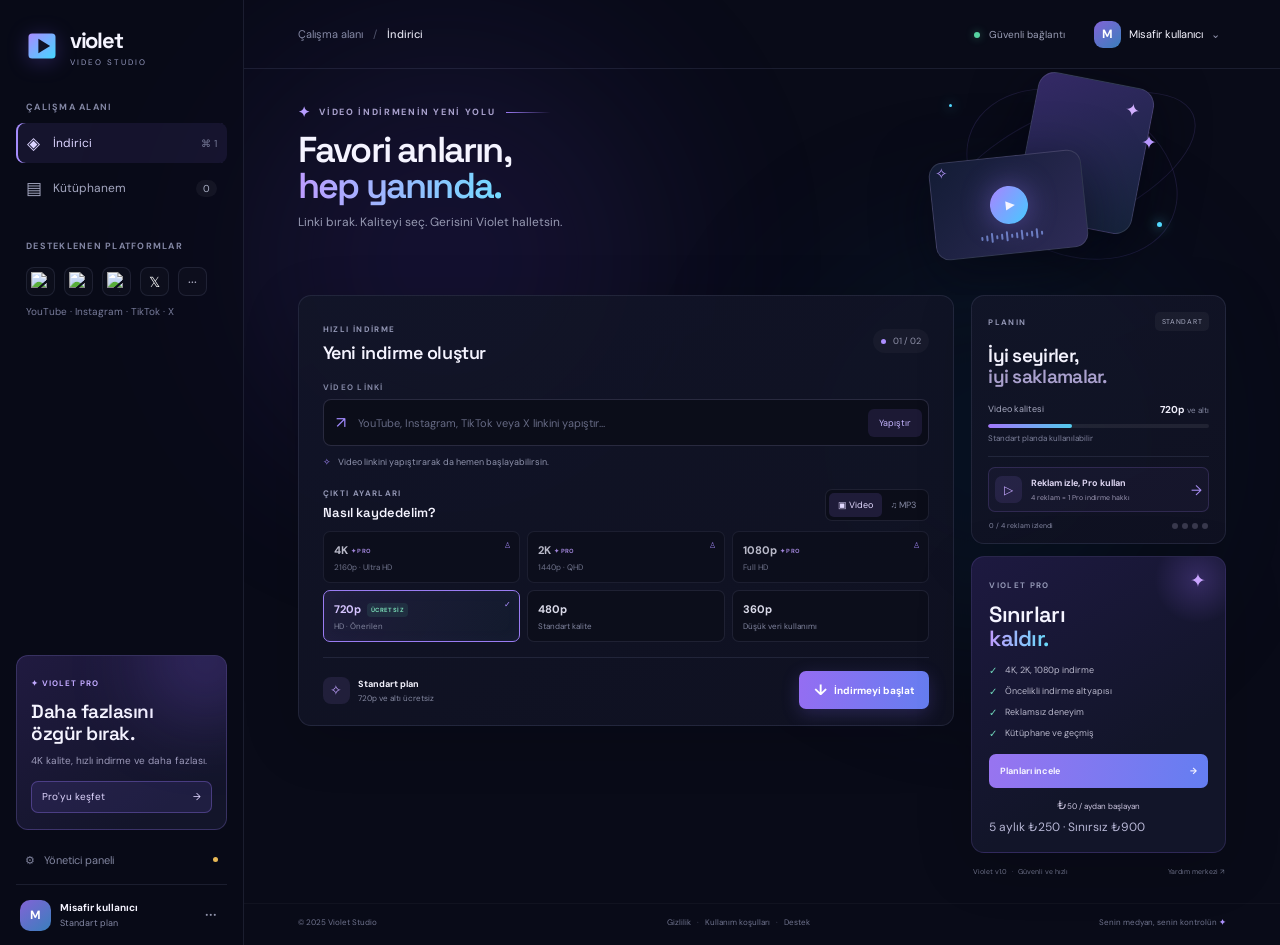
==== VioletStudio.Web/wwwroot/index.html @ 8b65ba31 "Proje dosyası ekle." ====
<!doctype html>
<html lang="tr">
<head>
  <meta charset="utf-8"><meta name="viewport" content="width=device-width,initial-scale=1">
  <meta name="theme-color" content="#090b18"><title>Violet — Video Studio</title>
  <link rel="preconnect" href="https://fonts.googleapis.com"><link rel="preconnect" href="https://fonts.gstatic.com" crossorigin>
  <link href="https://fonts.googleapis.com/css2?family=DM+Sans:wght@400;500;600;700&family=Space+Grotesk:wght@400;500;600;700&display=swap" rel="stylesheet"><link rel="stylesheet" href="styles.css">
</head>
<body>
  <div class="ambient ambient-a"></div><div class="ambient ambient-b"></div>
  <div class="app-shell">
    <aside class="sidebar">
      <a class="brand" href="#"><span class="brand-mark"><svg viewBox="0 0 40 40"><defs><linearGradient id="g" x1="0" y1="0" x2="1" y2="1"><stop stop-color="#a88bff"/><stop offset="1" stop-color="#44d7ff"/></linearGradient></defs><path d="M9 6h22a4 4 0 0 1 4 4v20a4 4 0 0 1-4 4H9a4 4 0 0 1-4-4V10a4 4 0 0 1 4-4Z" fill="url(#g)"/><path d="m16 12 13 8-13 8V12Z" fill="#101226"/></svg></span><span class="brand-copy"><b>violet</b><small>VIDEO STUDIO</small></span></a>
      <div class="side-label">ÇALIŞMA ALANI</div>
      <nav class="nav"><button class="nav-item active" data-tab="studio"><span>◈</span> İndirici <kbd>⌘ 1</kbd></button><button class="nav-item" data-tab="library"><span>▤</span> Kütüphanem <i class="nav-count" id="libraryCount">0</i></button></nav>
      <div class="side-label sources-label">DESTEKLENEN PLATFORMLAR</div>
      <div class="platforms"><span class="platform yt" title="YouTube"><img src="/assets/youtube.png" alt="YouTube"></span><span class="platform ig" title="Instagram"><img src="/assets/instagram.png" alt="Instagram"></span><span class="platform tt" title="TikTok"><img src="/assets/tiktok.png" alt="TikTok"></span><span class="platform xx" title="X">𝕏</span><span class="platform more">···</span></div><p class="platform-note">YouTube · Instagram · TikTok · X</p>
      <div class="sidebar-spacer"></div>
      <div class="upgrade-card"><div class="upgrade-glow"></div><span class="pro-tag">✦ VIOLET PRO</span><h3>Daha fazlasını<br>özgür bırak.</h3><p>4K kalite, hızlı indirme ve daha fazlası.</p><button id="upgradeButton" class="upgrade-button">Pro'yu keşfet <span>→</span></button></div>
      <button id="adminButton" class="admin-link"><span>⚙</span> Yönetici paneli <span class="demo-dot"></span></button>
      <div class="profile"><div class="avatar">M</div><span><b>Misafir kullanıcı</b><small>Standart plan</small></span><button class="dots">···</button></div>
    </aside>
    <main class="main-area">
      <header class="topbar"><div class="breadcrumb"><span>Çalışma alanı</span><span class="slash">/</span><b id="breadcrumbPage">İndirici</b></div><div class="top-actions"><span class="secure-label"><i></i> Güvenli bağlantı</span><button id="profileButton" class="profile-top"><span class="avatar mini">M</span><span>Hesabım</span><span class="down">⌄</span></button></div></header>
      <section id="studioView" class="view active-view">
        <div class="hero"><div class="hero-copy"><div class="eyebrow"><span class="spark">✦</span> VİDEO İNDİRMENİN YENİ YOLU <span class="eyeline"></span></div><h1>Favori anların,<br><span>hep yanında.</span></h1><p>Linki bırak. Kaliteyi seç. Gerisini Violet halletsin.</p></div><div class="hero-art" aria-hidden="true"><div class="orbit orbit-one"></div><div class="orbit orbit-two"></div><div class="art-card back-card"><span>✦</span><b>4K</b><small>ULTRA HD</small></div><div class="art-card front-card"><div class="art-play">▶</div><div class="art-wave"><i></i><i></i><i></i><i></i><i></i><i></i><i></i><i></i><i></i><i></i><i></i><i></i><i></i></div></div><span class="float-star star-a">✦</span><span class="float-star star-b">✧</span><span class="float-dot dot-a"></span><span class="float-dot dot-b"></span></div></div>
        <div class="workspace-grid"><section class="panel download-panel"><div class="panel-heading"><div><span class="section-kicker">HIZLI İNDİRME</span><h2>Yeni indirme oluştur</h2></div><span class="step-badge"><i></i> 01 / 02</span></div>
          <label class="input-label" for="urlInput">VİDEO LİNKİ</label><div class="url-box"><span class="link-icon">↗</span><input id="urlInput" type="url" placeholder="YouTube, Instagram, TikTok veya X linkini yapıştır…"><button id="pasteButton" class="paste-button">Yapıştır</button></div>
          <div class="link-tip"><span>✧</span> Video linkini yapıştırarak da hemen başlayabilirsin.</div>
          <div id="videoPreview" class="video-preview hidden"><div class="preview-thumb"><img id="previewImage" alt="Video kapağı" class="hidden"><span id="previewPlay">▶</span></div><div class="preview-info"><small id="previewProvider">VİDEO LİNKİ ALGILANDI</small><b id="previewTitle">Video bağlantısı alındı</b><span id="previewHost"></span></div><button id="clearLink" class="clear-link">×</button></div>
          <div class="options-heading"><div><span class="section-kicker">ÇIKTI AYARLARI</span><h3>Nasıl kaydedelim?</h3></div><span class="format-toggle"><button id="videoMode" class="selected">▣ Video</button><button id="audioMode">♫ MP3</button></span></div>
          <div id="qualityOptions" class="quality-grid"><button class="quality-card locked" data-quality="4K"><span>4K <i>✦ PRO</i></span><small>2160p · Ultra HD</small><span class="lock">♙</span></button><button class="quality-card locked" data-quality="2K"><span>2K <i>✦ PRO</i></span><small>1440p · QHD</small><span class="lock">♙</span></button><button class="quality-card locked" data-quality="1080p"><span>1080p <i>✦ PRO</i></span><small>Full HD</small><span class="lock">♙</span></button><button class="quality-card selected" data-quality="720p"><span>720p <em>ÜCRETSİZ</em></span><small>HD · Önerilen</small><span class="check">✓</span></button><button class="quality-card" data-quality="480p"><span>480p</span><small>Standart kalite</small></button><button class="quality-card" data-quality="360p"><span>360p</span><small>Düşük veri kullanımı</small></button></div>
          <div id="audioOptions" class="audio-options hidden"><span class="audio-note">MP3 ses formatı · 320 kbps'ye kadar</span><select id="audioBitrate"><option>320 kbps · Yüksek kalite</option><option>192 kbps · Dengeli</option><option>128 kbps · Küçük dosya</option></select></div>
          <div class="download-footer"><div class="plan-note"><span class="plan-icon">✧</span><span><b id="planName">Standart plan</b><small id="planDetail">720p ve altı ücretsiz</small></span></div><button id="downloadButton" class="download-button"><span>↓</span> İndirmeyi başlat</button></div>
          <div id="statusMessage" class="status-message hidden"></div>
        </section>
        <aside class="right-column"><section class="panel plan-panel"><div class="plan-top"><span class="section-kicker">PLANIN</span><span id="planBadge" class="standard-badge">STANDART</span></div><h3>İyi seyirler,<br><span>iyi saklamalar.</span></h3><div class="usage-label"><span>Video kalitesi</span><b id="planQuality">720p <small>ve altı</small></b></div><div class="usage-track"><i></i></div><div id="planCaption" class="usage-caption">Standart planda kullanılabilir</div><div class="plan-divider"></div><button id="watchAdsButton" class="watch-ad-button"><span class="ad-icon">▷</span><span><b>Reklam izle, Pro kullan</b><small>4 reklam = 1 Pro indirme hakkı</small></span><span class="arrow">→</span></button><div class="ad-progress"><span id="adProgressText">0 / 4 reklam izlendi</span><div class="ad-dots"><i></i><i></i><i></i><i></i></div></div></section>
          <section class="panel pro-panel"><div class="pro-orb">✦</div><span class="section-kicker">VIOLET PRO</span><h3>Sınırları<br><span>kaldır.</span></h3><ul><li><i>✓</i> 4K, 2K, 1080p indirme</li><li><i>✓</i> Öncelikli indirme altyapısı</li><li><i>✓</i> Reklamsız deneyim</li><li><i>✓</i> Kütüphane ve geçmiş</li></ul><button id="seePlans" class="pro-cta">Planları incele <span>→</span></button><div class="pro-price">₺50<span> / aydan başlayan</span></div><div class="pro-price-sub">5 aylık ₺250 · Sınırsız ₺900</div></section>
          <div class="side-foot"><span>Violet v1.0 <i>·</i> Güvenli ve hızlı</span><span>Yardım merkezi ↗</span></div></aside></div>
      </section>
      <section id="libraryView" class="view library-view"><div class="library-head"><div><span class="section-kicker">KÜTÜPHANEM</span><h1>İndirdiklerin burada.</h1><p>Hesabınla yaptığın indirmeler veritabanında listelenir.</p></div><button id="backToStudio" class="secondary-button">＋ Yeni indirme</button></div><div id="libraryEmpty" class="empty-state"><div class="empty-icon">▤</div><h3>Henüz bir şey yok</h3><p>Giriş yaptıktan sonra indirdiğin videolar burada görünecek.</p><button id="emptyStart" class="text-button">İndirmeye başla →</button></div><div id="libraryItems" class="library-items"></div></section>
      <footer class="page-footer"><span>© 2025 Violet Studio</span><span>Gizlilik <i>·</i> Kullanım koşulları <i>·</i> Destek</span><span>Senin medyan, senin kontrolün <b>✦</b></span></footer>
    </main>
  </div>
  <div id="modalLayer" class="modal-layer hidden"><div class="modal-backdrop"></div><section class="modal" role="dialog" aria-modal="true"><button id="modalClose" class="modal-close">×</button><div id="modalContent"></div></section></div>
  <script src="app.js?v=5"></script>
</body></html>
---- VioletStudio.Web/wwwroot/styles.css ----
*{box-sizing:border-box} :root{--bg:#090b18;--panel:#111426;--panel2:#15182d;--line:rgba(166,168,223,.12);--muted:#8589a8;--text:#f5f4ff;--purple:#a78bfa;--cyan:#59d9ff;--font:'DM Sans',sans-serif;--display:'Space Grotesk',sans-serif}html{scroll-behavior:smooth}body{margin:0;background:var(--bg);color:var(--text);font-family:var(--font);font-size:14px;min-height:100vh;overflow-x:hidden}button,input,select{font:inherit}button{color:inherit;cursor:pointer}.ambient{position:fixed;pointer-events:none;z-index:-1;filter:blur(100px);opacity:.13;border-radius:50%}.ambient-a{width:430px;height:430px;background:#6540d8;left:18%;top:5%}.ambient-b{width:380px;height:380px;background:#075c94;right:8%;top:28%}.app-shell{display:flex;min-height:100vh;max-width:1800px;margin:auto}.sidebar{width:244px;flex:none;border-right:1px solid var(--line);padding:25px 16px 14px;display:flex;flex-direction:column;position:relative;z-index:2;background:rgba(9,11,24,.68)}.brand{height:42px;display:flex;align-items:center;gap:10px;padding:0 8px;color:inherit;text-decoration:none}.brand-mark{width:36px;height:36px}.brand-mark svg{width:100%;height:100%;filter:drop-shadow(0 3px 10px #7557e84d)}.brand-copy{display:flex;flex-direction:column;line-height:1}.brand-copy b{font:700 22px var(--display);letter-spacing:-1.3px}.brand-copy small{font-size:8px;letter-spacing:2px;color:#9499be;margin-top:4px}.folder-card{border:1px solid var(--line);background:linear-gradient(120deg,#171a31,#111426);border-radius:10px;margin:34px 0 32px;padding:13px 12px;display:flex;align-items:center;text-align:left;gap:10px;transition:.2s}.folder-card:hover{border-color:#8172cd}.folder-icon{font-size:18px;color:#a78bfa;background:#a78bfa1b;border-radius:7px;width:32px;height:32px;display:grid;place-items:center}.folder-copy{display:flex;flex:1;min-width:0;flex-direction:column;gap:5px}.folder-copy small,.side-label,.section-kicker,.input-label{font-size:9px;font-weight:700;letter-spacing:1.25px;color:#8387a4}.folder-copy b{font-size:12px;white-space:nowrap;overflow:hidden;text-overflow:ellipsis}.chevron{color:#888cab}.side-label{padding:0 10px;margin:0 0 10px}.nav{display:grid;gap:5px}.nav-item{height:40px;border:0;background:transparent;text-align:left;border-radius:8px;color:#a4a7c0;padding:0 10px;display:flex;align-items:center;gap:12px;font-size:12px}.nav-item>span{font-size:17px;width:15px;text-align:center}.nav-item:hover,.nav-item.active{background:#8e74ed19;color:#dbd4ff}.nav-item.active{box-shadow:inset 2px 0 #a48cfb}.nav-item kbd{margin-left:auto;font:10px var(--font);color:#777b98}.nav-count{margin-left:auto;font-style:normal;font-size:10px;color:#aab0c5;background:#ffffff0c;border-radius:12px;padding:2px 7px}.sources-label{margin-top:32px}.platforms{display:flex;gap:9px;padding:5px 10px 0}.platform{height:29px;width:29px;border:1px solid var(--line);border-radius:8px;display:grid;place-items:center;font-size:14px;background:#ffffff05}.yt{color:#ff767e}.ig{color:#f2a8ee}.tt{color:#b6f4f6}.xx{color:white}.more{color:#b0b0c6}.platform-note{font-size:10px;color:#777b99;margin:9px 10px}.sidebar-spacer{flex:1;min-height:30px}.upgrade-card{position:relative;overflow:hidden;border:1px solid #a38aff3c;border-radius:12px;padding:16px 14px;background:linear-gradient(145deg,#201a40,#13152a 80%);margin:0 0 15px}.upgrade-glow{position:absolute;width:100px;height:100px;border-radius:50%;background:#8e62ff;filter:blur(45px);right:-30px;top:-45px;opacity:.35}.pro-tag{font-size:8px;letter-spacing:1px;color:#c2aaff;font-weight:700;position:relative}.upgrade-card h3{font:600 19px/1.18 var(--display);letter-spacing:-.5px;margin:11px 0 7px}.upgrade-card p{font-size:10px;line-height:1.5;color:#9c9ab9;margin:0 0 13px}.upgrade-button{height:32px;width:100%;border:1px solid #9b7cff55;border-radius:7px;background:#8b6bfa1c;color:#e0d6ff;font-size:10px;text-align:left;padding:0 10px}.upgrade-button span{float:right}.admin-link{display:flex;gap:9px;align-items:center;background:none;border:0;color:#81859f;font-size:11px;text-align:left;padding:8px 9px;margin-bottom:9px}.demo-dot{width:5px;height:5px;border-radius:50%;background:#e8b956;margin-left:auto}.profile{border-top:1px solid var(--line);padding:15px 4px 0;display:flex;align-items:center;gap:9px}.avatar{width:31px;height:31px;background:linear-gradient(140deg,#8263d6,#397fbc);border-radius:10px;display:grid;place-items:center;font-weight:700;color:#fff;font-size:12px}.profile>span{display:flex;flex-direction:column;gap:3px;flex:1}.profile b{font-size:10px}.profile small{font-size:9px;color:#8589a5}.dots{border:0;background:none;color:#9295ad;font-size:18px}.main-area{flex:1;min-width:0;position:relative}.topbar{height:69px;border-bottom:1px solid var(--line);display:flex;align-items:center;justify-content:space-between;padding:0 clamp(22px,4.2vw,68px)}.breadcrumb{font-size:11px;color:#8589a5;display:flex;gap:10px;align-items:center}.breadcrumb b{color:#e0e0ed;font-weight:500}.slash{color:#51546d}.top-actions{display:flex;align-items:center;gap:23px}.secure-label{font-size:10px;color:#9b9fb6}.secure-label i{display:inline-block;width:6px;height:6px;border-radius:50%;background:#56d3a1;margin-right:6px;box-shadow:0 0 8px #56d3a177}.profile-top{display:flex;align-items:center;gap:8px;border:0;background:none;font-size:11px}.avatar.mini{width:27px;height:27px;border-radius:9px}.down{color:#9497b1}.view{display:none}.active-view{display:block}.hero{height:226px;max-width:1280px;margin:0 auto;padding:34px clamp(22px,4.2vw,68px) 10px;display:flex;position:relative;overflow:hidden}.hero-copy{position:relative;z-index:1}.eyebrow{font-size:9px;letter-spacing:1.65px;font-weight:700;color:#aaa2ce;display:flex;align-items:center;gap:8px}.spark{font-size:14px;color:#b79dff}.eyeline{width:45px;height:1px;background:linear-gradient(90deg,#9b7af3,transparent);margin-left:3px}.hero h1{font:600 36px/.99 var(--display);letter-spacing:-1.8px;margin:12px 0 10px}.hero h1 span{background:linear-gradient(90deg,#bd9cff,#73daff);background-clip:text;color:transparent}.hero p{font-size:12px;color:#9699b2;margin:0}.hero-art{position:absolute;right:7%;top:5px;width:310px;height:205px}.orbit{position:absolute;border:1px solid #9a83ff24;border-radius:50%;transform:rotate(-24deg)}.orbit-one{width:270px;height:118px;right:2px;top:36px}.orbit-two{width:220px;height:160px;right:25px;top:20px;transform:rotate(24deg)}.art-card{position:absolute;border:1px solid #ffffff1c;box-shadow:0 15px 55px #05071299}.back-card{width:118px;height:148px;right:63px;top:5px;transform:rotate(11deg);border-radius:17px;background:linear-gradient(150deg,#342966,#16243c);display:flex;flex-direction:column;padding:15px;align-items:flex-start;justify-content:flex-end}.back-card>span{position:absolute;right:12px;top:10px;color:#d2afff;font-size:18px}.back-card b{font:700 30px var(--display);color:#e4ddff}.back-card small{font-size:8px;letter-spacing:1.4px;color:#b3a8d9}.front-card{width:153px;height:98px;right:122px;top:82px;transform:rotate(-6deg);border-radius:14px;background:linear-gradient(135deg,#131c35,#2e2b57);display:grid;place-items:center}.art-play{width:38px;height:38px;display:grid;place-items:center;padding-left:3px;border-radius:50%;background:linear-gradient(130deg,#aa83ff,#45caff);font-size:12px;box-shadow:0 0 30px #917bff77}.art-wave{position:absolute;bottom:11px;display:flex;align-items:center;gap:3px;height:12px}.art-wave i{width:2px;height:var(--h,6px);background:#90aaff;border-radius:4px;opacity:.65}.art-wave i:nth-child(3n){--h:10px}.art-wave i:nth-child(3n + 1){--h:4px}.float-star{position:absolute;color:#b898ff}.star-a{right:50px;top:56px;font-size:19px;animation:float 4s ease-in-out infinite}.star-b{right:259px;top:90px;font-size:15px;animation:float 5s ease-in-out infinite reverse}.float-dot{position:absolute;width:5px;height:5px;border-radius:50%;background:#52d9ff;box-shadow:0 0 12px #52d9ff}.dot-a{right:45px;top:148px}.dot-b{right:255px;top:30px;width:3px;height:3px}.workspace-grid{max-width:1280px;margin:0 auto;padding:0 clamp(22px,4.2vw,68px) 25px;display:grid;grid-template-columns:minmax(0,1fr) 255px;gap:17px;align-items:start}.panel{background:linear-gradient(155deg,#121528ed,#101222f2);border:1px solid var(--line);border-radius:13px;box-shadow:0 14px 55px #03040b30}.download-panel{padding:22px 24px 16px}.panel-heading{display:flex;align-items:center;justify-content:space-between;margin-bottom:18px}.panel-heading h2{font:600 18px var(--display);letter-spacing:-.45px;margin:5px 0 0}.section-kicker{font-size:8px;letter-spacing:1.35px;color:#9397b5}.step-badge{font-size:9px;color:#9093aa;background:#ffffff08;padding:6px 8px;border-radius:15px}.step-badge i{display:inline-block;width:5px;height:5px;border-radius:50%;background:#ac8eff;margin-right:5px}.input-label{display:block;margin-bottom:7px;font-size:8px}.url-box{height:47px;display:flex;align-items:center;border:1px solid #66648955;background:#0b0d19;border-radius:8px;padding:0 6px 0 12px;transition:.2s}.url-box:focus-within{border-color:#9576f5;box-shadow:0 0 0 3px #9478ff12}.link-icon{color:#a28aff;font-size:16px;margin-right:10px}.url-box input{flex:1;min-width:0;border:0;outline:0;background:none;color:#f2f0ff;font-size:11px}.url-box input::placeholder{color:#656983}.paste-button{border:0;border-radius:6px;color:#c5b5ff;background:#9273ed20;font-size:9px;padding:8px 11px}.browser-row{display:flex;align-items:center;height:40px;border-bottom:1px solid var(--line);gap:9px}.browser-label{font-size:10px;color:#c9c8db}.browser-icon{color:#9b86eb;font-size:14px;margin-right:4px}.browser-hint{font-size:9px;color:#757994;flex:1}.text-button{background:none;border:0;color:#b7a3ff;font-size:9px;padding:5px}.text-button span{margin-left:5px}.browser-panel{display:none;border:1px solid var(--line);border-radius:9px;margin-top:10px;overflow:hidden;background:#0b0d17}.browser-panel.open{display:block;animation:slideIn .25s ease}.browser-toolbar{height:35px;display:flex;align-items:center;gap:6px;padding:0 7px;border-bottom:1px solid var(--line)}.browser-toolbar button{border:0;background:none;color:#9295aa;padding:4px 6px;font-size:12px}.browser-toolbar button:disabled{opacity:.35}.browser-toolbar input{height:24px;flex:1;min-width:0;border:1px solid var(--line);background:#111426;border-radius:5px;color:#b6b9ce;padding:0 8px;font-size:9px;outline:0}.browser-toolbar .browser-go{background:#8d70eb23;color:#c8b6ff;border-radius:5px;font-size:9px}.browser-frame-wrap{height:265px;position:relative}.browser-frame-wrap iframe{width:100%;height:100%;border:0;background:white}.browser-fallback{position:absolute;inset:0;background:#101222;display:flex;flex-direction:column;align-items:center;justify-content:center;gap:9px;text-align:center}.browser-fallback>span{font-size:26px;color:#b69bff}.browser-fallback b{font-size:12px}.browser-fallback small{max-width:260px;font-size:10px;line-height:1.5;color:#9397af}.browser-fallback button{border:1px solid var(--line);background:#ffffff08;border-radius:6px;padding:8px 11px;font-size:10px;color:#d7ceff}.hidden{display:none!important}.link-tip{font-size:9px;color:#8f93ad;padding:10px 0 12px}.link-tip span{color:#a68aff;margin-right:5px}.video-preview{display:flex;align-items:center;gap:10px;background:#15182a;border:1px solid var(--line);border-radius:8px;padding:8px;margin:-2px 0 13px}.preview-thumb{width:68px;height:42px;display:grid;place-items:center;border-radius:5px;background:linear-gradient(140deg,#392d61,#16465b);color:#d7c5ff;font-size:12px}.preview-info{display:flex;flex-direction:column;gap:3px;flex:1}.preview-info small{font-size:7px;letter-spacing:1px;color:#9890c0}.preview-info b{font-size:10px}.preview-info span{font-size:8px;color:#8c91aa}.clear-link{border:0;background:none;color:#8e92a7;font-size:18px}.options-heading{display:flex;align-items:end;justify-content:space-between;margin:2px 0 10px}.options-heading h3{font:600 13px var(--display);margin:4px 0 0}.format-toggle{display:flex;padding:3px;border:1px solid var(--line);border-radius:7px;background:#0b0d19}.format-toggle button{border:0;border-radius:5px;padding:6px 9px;font-size:9px;background:transparent;color:#8589a3}.format-toggle button.selected{color:#e2d9ff;background:#9274ee26}.quality-grid{display:grid;grid-template-columns:repeat(3,minmax(0,1fr));gap:7px}.quality-card{min-height:52px;position:relative;text-align:left;border:1px solid var(--line);border-radius:7px;background:#0c0e1b;padding:9px 10px;transition:.18s}.quality-card:hover{border-color:#8871cf66}.quality-card>span:first-child{display:block;font-size:11px;font-weight:700;color:#dbdbea}.quality-card small{display:block;color:#80849e;font-size:8px;margin-top:5px}.quality-card.selected{border-color:#9a7cf3;background:linear-gradient(120deg,#8e70ec1c,#50cfff0b);box-shadow:inset 0 0 16px #9471ef0a}.quality-card.selected>span:first-child{color:#d5c4ff}.quality-card em{font-style:normal;font-size:6px;letter-spacing:.4px;background:#57cb9f1b;color:#79dbb6;padding:3px 4px;border-radius:4px;margin-left:3px;vertical-align:1px}.quality-card i{font-style:normal;color:#bd9cff;font-size:6px;letter-spacing:.3px;vertical-align:1px}.quality-card .lock,.quality-card .check{position:absolute;right:8px;top:8px;font-size:8px;color:#a98cff}.quality-card.locked{opacity:.84}.quality-card.locked:hover{border-color:#ad93f588}.audio-options{display:flex;align-items:center;gap:10px;border:1px solid var(--line);border-radius:7px;padding:10px;background:#0c0e1b}.audio-note{font-size:9px;color:#9b9fb7;flex:1}.audio-options select{background:#171a2d;color:#dedaf3;border:1px solid var(--line);border-radius:5px;font-size:9px;padding:7px}.download-footer{border-top:1px solid var(--line);margin-top:15px;padding-top:13px;display:flex;align-items:center;justify-content:space-between}.plan-note{display:flex;align-items:center;gap:8px}.plan-icon{height:27px;width:27px;display:grid;place-items:center;border-radius:8px;background:#b38cff1b;color:#c2a2ff}.plan-note span:last-child{display:flex;flex-direction:column;gap:3px}.plan-note b{font-size:9px}.plan-note small{font-size:8px;color:#8589a2}.download-button{height:38px;border:0;border-radius:7px;background:linear-gradient(100deg,#956df2,#657ef0);box-shadow:0 5px 18px #7862ed3b;color:white;padding:0 15px;font-size:10px;font-weight:700;transition:.2s}.download-button:hover{filter:brightness(1.12);transform:translateY(-1px)}.download-button span{font-size:15px;vertical-align:-1px;margin-right:5px}.status-message{margin-top:11px;border:1px solid #c69d4b3d;background:#b88b2410;border-radius:7px;padding:9px 11px;font-size:9px;line-height:1.55;color:#e8ce94}.right-column{display:grid;gap:12px}.plan-panel{padding:16px 16px 13px}.plan-top{display:flex;align-items:center;justify-content:space-between}.standard-badge{font-size:7px;letter-spacing:.7px;color:#a8abc1;background:#ffffff0b;border-radius:5px;padding:5px 7px}.plan-panel h3,.pro-panel h3{font:600 19px/1.08 var(--display);letter-spacing:-.7px;margin:15px 0 16px}.plan-panel h3 span{color:#aaa1ce}.usage-label{display:flex;justify-content:space-between;color:#a4a7bd;font-size:9px}.usage-label b{color:#eeedfa;font-size:10px}.usage-label small{color:#8589a2;font-size:8px;font-weight:400}.usage-track{height:4px;border-radius:4px;background:#ffffff12;margin:8px 0 5px;overflow:hidden}.usage-track i{display:block;width:38%;height:100%;background:linear-gradient(90deg,#a377fb,#52caec);border-radius:4px}.usage-caption{font-size:8px;color:#7e829c}.plan-divider{height:1px;background:var(--line);margin:13px 0 10px}.watch-ad-button{width:100%;display:flex;align-items:center;text-align:left;gap:9px;padding:8px 6px;border:1px solid #9f82ee30;background:#9675ee0b;border-radius:7px}.ad-icon{width:27px;height:27px;flex:none;border-radius:7px;background:#9877ee20;color:#c5a7ff;display:grid;place-items:center;font-size:12px}.watch-ad-button>span:nth-child(2){display:flex;flex:1;flex-direction:column;gap:4px}.watch-ad-button b{font-size:9px;color:#ddd6f2}.watch-ad-button small{font-size:7px;color:#9b97b3}.watch-ad-button .arrow{color:#a88ef3}.ad-progress{display:flex;align-items:center;justify-content:space-between;font-size:7px;color:#8589a4;padding:9px 1px 0}.ad-dots{display:flex;gap:4px}.ad-dots i{width:6px;height:6px;border-radius:50%;background:#39394d}.ad-dots i.done{background:#9e7cef;box-shadow:0 0 6px #9875eb77}.pro-panel{position:relative;overflow:hidden;padding:17px;background:linear-gradient(150deg,#1d1940,#121529 68%);border-color:#9b7bf42b}.pro-orb{position:absolute;right:-18px;top:-22px;width:90px;height:90px;border-radius:50%;background:radial-gradient(circle,#9168ef3c,transparent 68%);display:grid;place-items:center;color:#c9a4ff;font-size:19px;animation:glow 4s ease-in-out infinite}.pro-panel h3{font-size:22px;margin:11px 0 13px}.pro-panel h3 span{background:linear-gradient(90deg,#c09cff,#68dafa);background-clip:text;color:transparent}.pro-panel ul{list-style:none;padding:0;margin:0 0 14px;display:grid;gap:8px}.pro-panel li{display:flex;gap:8px;align-items:center;color:#b7b6ca;font-size:9px}.pro-panel li i{font-style:normal;color:#70d7bb;font-size:10px}.pro-cta{width:100%;height:34px;border:0;border-radius:7px;background:linear-gradient(100deg,#9874f0,#647ef1);font-size:9px;font-weight:700;text-align:left;padding:0 11px}.pro-cta span{float:right}.pro-price{text-align:center;font-size:8px;color:#ccc6e0;margin-top:9px}.pro-price:first-letter{font-size:12px}.side-foot{display:flex;justify-content:space-between;font-size:7px;color:#71758e;padding:2px 2px}.side-foot i{font-style:normal;color:#555873;padding:0 3px}.page-footer{max-width:1280px;margin:0 auto;padding:13px clamp(22px,4.2vw,68px) 18px;border-top:1px solid #ffffff09;display:flex;justify-content:space-between;color:#6f738d;font-size:8px}.page-footer i{font-style:normal;padding:0 4px;color:#4e5269}.page-footer b{color:#ad92fd}.library-view{max-width:1280px;margin:auto;padding:45px clamp(22px,4.2vw,68px);min-height:75vh}.library-head{display:flex;align-items:end;justify-content:space-between}.library-head h1{font:600 30px var(--display);margin:9px 0 4px}.library-head p{font-size:11px;color:#9296ae;margin:0}.secondary-button{border:1px solid #a88cff55;background:#a083f51b;border-radius:7px;padding:10px 13px;color:#d7cbff;font-size:10px}.empty-state{text-align:center;border:1px dashed #69678855;border-radius:12px;padding:65px 15px;margin-top:28px;background:#ffffff03}.empty-icon{margin:auto;width:48px;height:48px;display:grid;place-items:center;border-radius:14px;background:#a48aff15;color:#c1a7ff;font-size:22px}.empty-state h3{font:600 16px var(--display);margin:16px 0 6px}.empty-state p{font-size:10px;color:#9296ac}.empty-state .text-button{margin-top:8px}.library-items{display:grid;gap:8px;margin-top:24px}.library-row{display:flex;align-items:center;gap:12px;border:1px solid var(--line);background:#111426;border-radius:8px;padding:10px}.library-row .preview-thumb{flex:none}.library-row div:nth-child(2){flex:1}.library-row b{font-size:10px}.library-row small{display:block;color:#9397ae;font-size:8px;margin-top:5px}.modal-layer{position:fixed;inset:0;z-index:10;display:grid;place-items:center;padding:20px}.modal-backdrop{position:absolute;inset:0;background:#050610c9;backdrop-filter:blur(8px)}.modal{width:min(440px,100%);max-height:90vh;overflow:auto;position:relative;border:1px solid #a78bfa3d;border-radius:15px;padding:26px;background:linear-gradient(145deg,#181a32,#0f1121);box-shadow:0 24px 100px #0009;animation:modalIn .2s ease}.modal-close{position:absolute;right:14px;top:12px;border:0;background:none;font-size:21px;color:#9295ac}.modal h2{font:600 23px var(--display);margin:9px 0}.modal p{font-size:11px;line-height:1.65;color:#a1a4ba}.modal .section-kicker{color:#b4a1ef}.modal-form{display:flex;gap:8px;margin-top:15px}.modal-form input,.modal select,.modal-input{width:100%;height:39px;background:#090b18;border:1px solid var(--line);border-radius:7px;padding:0 10px;color:#eceafa;font-size:11px;outline:none}.modal-form input:focus,.modal-input:focus{border-color:#9c7bed}.modal-primary{border:0;border-radius:7px;padding:0 14px;background:linear-gradient(100deg,#9874f0,#647ef1);font-size:10px;font-weight:700;white-space:nowrap}.modal-secondary{border:1px solid var(--line);border-radius:7px;padding:9px 12px;background:#ffffff08;font-size:10px}.plan-choices{display:grid;gap:8px;margin:15px 0}.plan-choice{display:flex;align-items:center;border:1px solid var(--line);border-radius:8px;padding:11px;background:#0e1020}.plan-choice.selected{border-color:#997cf1;background:#9576f314}.plan-choice input{accent-color:#9d7bee;margin-right:10px}.plan-choice span{display:flex;flex-direction:column;gap:4px;flex:1}.plan-choice b{font-size:11px}.plan-choice small{font-size:9px;color:#9296af}.plan-choice strong{font:600 14px var(--display)}.modal-note{font-size:8px!important;color:#8f93aa!important}.modal-buttons{display:flex;gap:8px;margin-top:14px}.modal-buttons>*{height:38px;flex:1}.reward-card{padding:15px;border:1px solid var(--line);border-radius:9px;background:#0e1020;text-align:center;margin:15px 0}.reward-count{font:600 28px var(--display);color:#c7adff}.reward-card small{display:block;color:#9296ad;font-size:9px;margin-top:5px}.reward-progress{height:5px;background:#ffffff10;border-radius:5px;margin-top:13px;overflow:hidden}.reward-progress i{display:block;height:100%;width:0;background:linear-gradient(90deg,#9b74f2,#55d2e9);transition:.3s}.reward-demo{border:1px solid #c9953b38;background:#c9953b0c;border-radius:7px;padding:10px;font-size:9px;line-height:1.5;color:#d9bd84}.modal-admin-grid{display:grid;grid-template-columns:1fr 1fr;gap:9px;margin-top:14px}.modal-admin-grid label{font-size:9px;color:#999db4;display:grid;gap:5px}.modal-admin-grid input,.modal-admin-grid select{height:36px;background:#090b18;border:1px solid var(--line);border-radius:6px;color:#eee;padding:0 9px}.key-result{padding:10px;border:1px solid #7addb34d;border-radius:7px;background:#55c68f0e;font:11px monospace;word-break:break-all;color:#b7f3d2;margin-top:11px}.admin-output{font-size:9px;color:#83ddb0;margin-top:8px}.toast{position:fixed;bottom:22px;right:22px;background:#20243c;border:1px solid #a286ed55;border-radius:8px;padding:11px 15px;color:#e5e0ff;font-size:10px;box-shadow:0 10px 35px #0008;z-index:20;animation:modalIn .2s ease}@keyframes float{50%{transform:translateY(-8px) rotate(9deg)}}@keyframes glow{50%{opacity:.55;transform:scale(1.12)}}@keyframes slideIn{from{opacity:0;transform:translateY(-4px)}to{opacity:1;transform:translateY(0)}}@keyframes modalIn{from{opacity:0;transform:translateY(7px) scale(.98)}to{opacity:1;transform:translateY(0) scale(1)}}
.browser-frame-wrap{display:flex;flex-direction:column}.browser-frame-wrap iframe{flex:1;min-height:0;height:auto}.browser-note{flex:none;padding:7px 10px;border-top:1px solid var(--line);font-size:8px;color:#a5a1bd;background:#111426}.browser-note span{display:inline-grid;place-items:center;width:13px;height:13px;border:1px solid #aa91f566;color:#beaaff;border-radius:50%;margin-right:4px;font-weight:700}.browser-toolbar button:disabled{opacity:.35;cursor:default}.platform img{display:block;width:20px;height:20px;object-fit:contain}.admin-login-label{display:grid;gap:6px;margin-top:10px;color:#999db4;font-size:9px}.admin-error{font-size:9px;line-height:1.5;color:#ff9aab;margin-top:7px;min-height:12px}.key-result small{display:block;font:8px var(--font);color:#a4a8bb;margin-top:5px}.fresh-key{border-color:#7addb366;background:#55c68f18}
.admin-tabs{display:flex;gap:5px;margin:12px 0 14px;padding:4px;border:1px solid var(--line);border-radius:8px;background:#0b0d19}.admin-tabs button{flex:1;border:0;border-radius:5px;background:none;color:#989bb4;padding:8px 4px;font-size:9px}.admin-tabs button.selected{background:#9877ef24;color:#ded3ff}.admin-list-title{font:600 12px var(--display);margin:12px 0 8px}.admin-row,.account-order{display:grid;grid-template-columns:1fr auto;gap:5px 10px;padding:9px 2px;border-top:1px solid var(--line);font-size:9px}.admin-row b,.account-order span{font-weight:600;color:#e1dfef}.admin-row>span,.account-order>b{color:#c1aaff}.admin-row small,.account-order small{grid-column:1/-1;color:#9397ae;font-size:8px}.account-pro-status{border:1px solid #9b7bf433;background:#9874ee10;border-radius:7px;padding:10px;color:#c9bbf4;font-size:10px}.account-orders{margin-top:15px}.account-orders>b{display:block;font-size:10px;margin-bottom:6px}.account-orders .admin-output{padding:10px 0}.account-order{grid-template-columns:1fr auto}.admin-row{grid-template-columns:1fr;max-height:250px;overflow:auto}
.preview-thumb{position:relative;overflow:hidden}.preview-thumb img{position:absolute;inset:0;width:100%;height:100%;object-fit:cover}.preview-thumb #previewPlay{position:relative;z-index:1}
@media(max-width:1080px){.sidebar{width:215px}.workspace-grid{grid-template-columns:minmax(0,1fr) 230px;gap:12px}.download-panel{padding:19px}.quality-grid{gap:6px}.quality-card{padding:8px}.hero-art{right:2%}}
@media(max-width:850px){.sidebar{width:66px;padding:20px 9px 12px;align-items:center}.brand{padding:0}.brand-mark{width:36px}.brand-copy,.folder-copy,.chevron,.side-label,.nav-item:not(.active),.nav-item kbd,.sources-label,.platform-note,.platforms,.upgrade-card,.admin-link,.profile>span,.profile .dots{display:none}.folder-card{margin:26px 0 22px;padding:7px;border:0;background:none}.folder-icon{width:35px;height:35px}.nav{width:100%}.nav-item.active{font-size:0;justify-content:center;padding:0}.nav-item.active>span{font-size:19px}.nav-count{display:none}.sidebar-spacer{min-height:0;flex:1}.profile{justify-content:center;width:100%;padding:12px 0 0}.topbar{padding:0 22px}.workspace-grid{grid-template-columns:1fr}.right-column{grid-template-columns:1fr 1fr}.side-foot{grid-column:1/-1}.hero{height:209px}.hero-art{right:0;transform:scale(.8);transform-origin:right center}}
@media(max-width:560px){.sidebar{width:54px;padding-left:5px;padding-right:5px}.hero{height:185px;padding-top:26px}.hero h1{font-size:29px}.hero p{max-width:210px;font-size:10px}.hero-art{transform:scale(.58);right:-26px;top:4px;opacity:.86}.eyebrow{font-size:7px;letter-spacing:1px}.workspace-grid{padding-left:13px;padding-right:13px}.download-panel{padding:16px 13px}.panel-heading h2{font-size:16px}.browser-hint{display:none}.browser-frame-wrap{height:220px}.quality-grid{grid-template-columns:repeat(2,minmax(0,1fr))}.quality-card{min-height:49px}.download-button{padding:0 10px;font-size:9px}.right-column{grid-template-columns:1fr}.pro-panel{min-height:unset}.page-footer{padding-left:14px;padding-right:14px;gap:12px;flex-wrap:wrap}.page-footer span:last-child{display:none}.topbar{padding:0 14px;height:57px}.secure-label{display:none}.top-actions{gap:8px}.profile-top{font-size:0}.profile-top .avatar{font-size:12px}.library-view{padding:34px 16px}.library-head h1{font-size:24px}.secondary-button{font-size:9px;padding:8px}.modal{padding:22px 17px}.options-heading{align-items:center}.audio-options{align-items:stretch;flex-direction:column}.audio-options select{width:100%}}
.quality-empty{grid-column:1/-1;border:1px dashed var(--line);border-radius:7px;padding:14px;text-align:center;color:#9397ae;font-size:9px}.sidebar>.side-label:not(.sources-label){margin-top:34px}

/* Violet Studio feature extensions */
.admin-stats{display:grid;grid-template-columns:repeat(auto-fit,minmax(110px,1fr));gap:10px;margin:12px 0}
.admin-stat{background:rgba(255,255,255,.04);border:1px solid rgba(255,255,255,.08);border-radius:12px;padding:10px}
.admin-stat small{display:block;color:#a8a7c2;font-size:12px;margin-bottom:4px}
.admin-stat b{font-size:18px}
.pro-price-sub{margin-top:6px;color:#b8b7d6;font-size:12px}
.copy-key{margin-left:8px;background:rgba(139,92,246,.18);border:1px solid rgba(139,92,246,.35);color:#e9ddff;border-radius:8px;padding:2px 8px;cursor:pointer;font-size:12px}
textarea.modal-input{width:100%;font:inherit}
.key-result code{font-family:ui-monospace,Consolas,monospace}
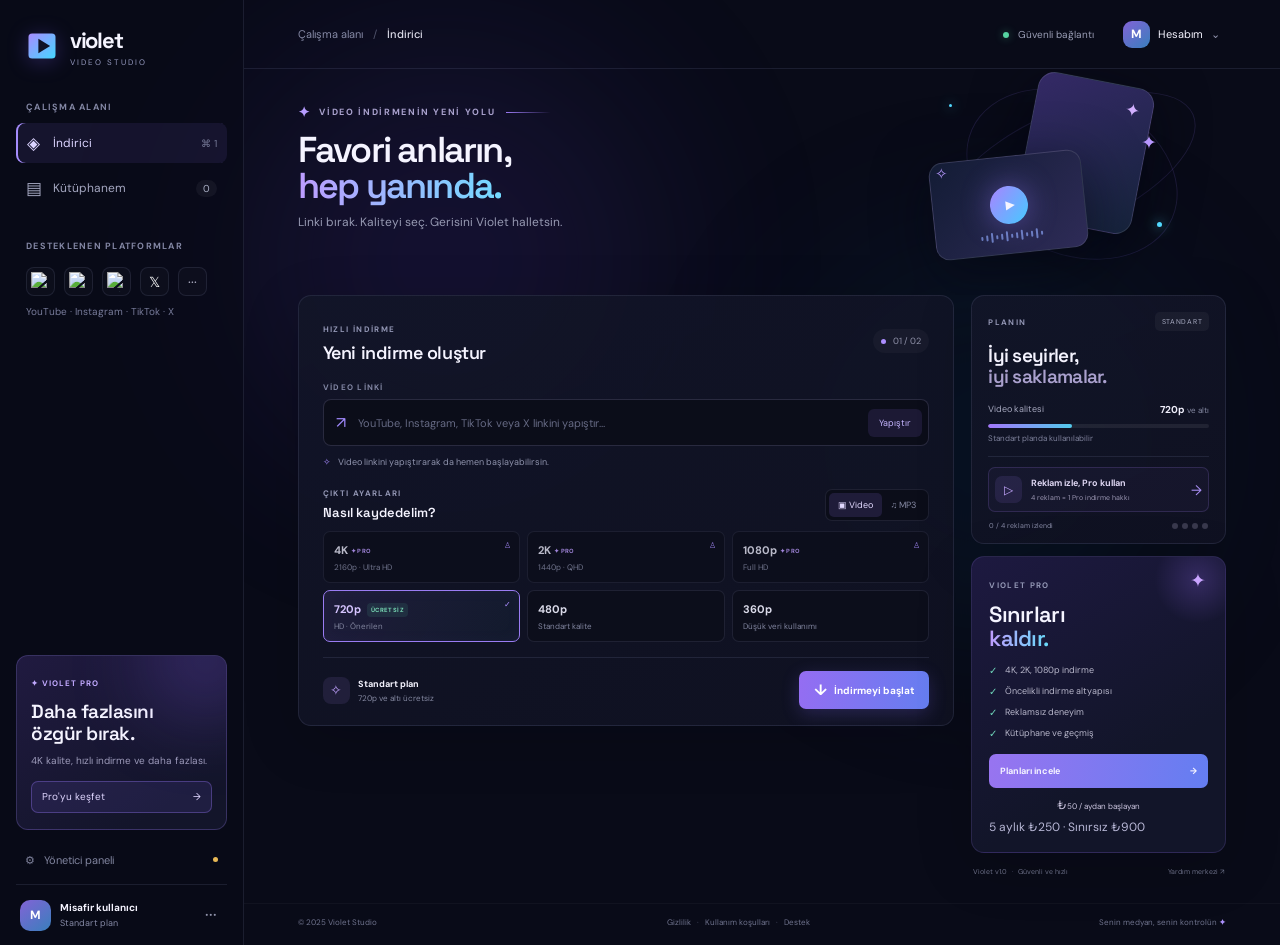
==== commit 333a82d0: "Desktop: klasor secimi + indirme ilerleme cubugu; admin yerel otomatik yetki" ====
--- a/VioletStudio.Web/wwwroot/index.html
+++ b/VioletStudio.Web/wwwroot/index.html
@@ -42,6 +42,18 @@
       <footer class="page-footer"><span>© 2025 Violet Studio</span><span>Gizlilik <i>·</i> Kullanım koşulları <i>·</i> Destek</span><span>Senin medyan, senin kontrolün <b>✦</b></span></footer>
     </main>
   </div>
+  <div id="downloadBar" class="download-bar hidden" aria-live="polite">
+    <div class="download-bar-main">
+      <div class="download-bar-icon">↓</div>
+      <div class="download-bar-info">
+        <b id="downloadBarTitle">İndiriliyor...</b>
+        <small id="downloadBarPath"></small>
+      </div>
+      <div class="download-bar-stats"><span id="downloadBarPercent">Hazırlanıyor</span></div>
+      <button id="downloadBarClose" class="download-bar-close" title="Kapat">×</button>
+    </div>
+    <div class="download-bar-track"><i id="downloadBarFill"></i></div>
+  </div>
   <div id="modalLayer" class="modal-layer hidden"><div class="modal-backdrop"></div><section class="modal" role="dialog" aria-modal="true"><button id="modalClose" class="modal-close">×</button><div id="modalContent"></div></section></div>
-  <script src="app.js?v=5"></script>
+  <script src="app.js?v=6"></script>
 </body></html>
--- a/VioletStudio.Web/wwwroot/styles.css
+++ b/VioletStudio.Web/wwwroot/styles.css
@@ -16,3 +16,19 @@
 .copy-key{margin-left:8px;background:rgba(139,92,246,.18);border:1px solid rgba(139,92,246,.35);color:#e9ddff;border-radius:8px;padding:2px 8px;cursor:pointer;font-size:12px}
 textarea.modal-input{width:100%;font:inherit}
 .key-result code{font-family:ui-monospace,Consolas,monospace}
+
+/* Download progress bar (desktop/in-app) */
+.download-bar{position:fixed;left:50%;bottom:16px;transform:translateX(-50%);width:min(760px,calc(100vw - 24px));background:linear-gradient(155deg,#171a31f2,#101222f6);border:1px solid #a78bfa45;border-radius:12px;box-shadow:0 16px 50px #0008;z-index:25;padding:10px 12px 8px;backdrop-filter:blur(8px)}
+.download-bar-main{display:flex;align-items:center;gap:10px}
+.download-bar-icon{width:32px;height:32px;border-radius:9px;display:grid;place-items:center;background:linear-gradient(130deg,#9874f0,#45caff);color:#fff;font-weight:700;flex:none}
+.download-bar-info{flex:1;min-width:0;display:flex;flex-direction:column;gap:2px}
+.download-bar-info b{font-size:11px;color:#f1efff;white-space:nowrap;overflow:hidden;text-overflow:ellipsis}
+.download-bar-info small{font-size:9px;color:#9aa0bd;white-space:nowrap;overflow:hidden;text-overflow:ellipsis}
+.download-bar-stats{font:600 12px var(--display);color:#d7cbff;min-width:72px;text-align:right}
+.download-bar-close{border:0;background:#ffffff10;color:#cfd3e8;width:26px;height:26px;border-radius:7px;font-size:16px;line-height:1}
+.download-bar-close:hover{background:#ffffff1a}
+.download-bar-track{height:5px;border-radius:5px;background:#ffffff12;margin-top:8px;overflow:hidden}
+.download-bar-track i{display:block;height:100%;width:0%;background:linear-gradient(90deg,#9b74f2,#55d2e9);border-radius:5px;transition:width .18s ease}
+.download-bar.done .download-bar-icon{background:linear-gradient(130deg,#57cb9f,#48a8d8)}
+.download-bar.error .download-bar-icon{background:linear-gradient(130deg,#d96b7c,#b05aa8)}
+.download-bar.error .download-bar-track i{background:linear-gradient(90deg,#e07a8a,#c06ab0)}
